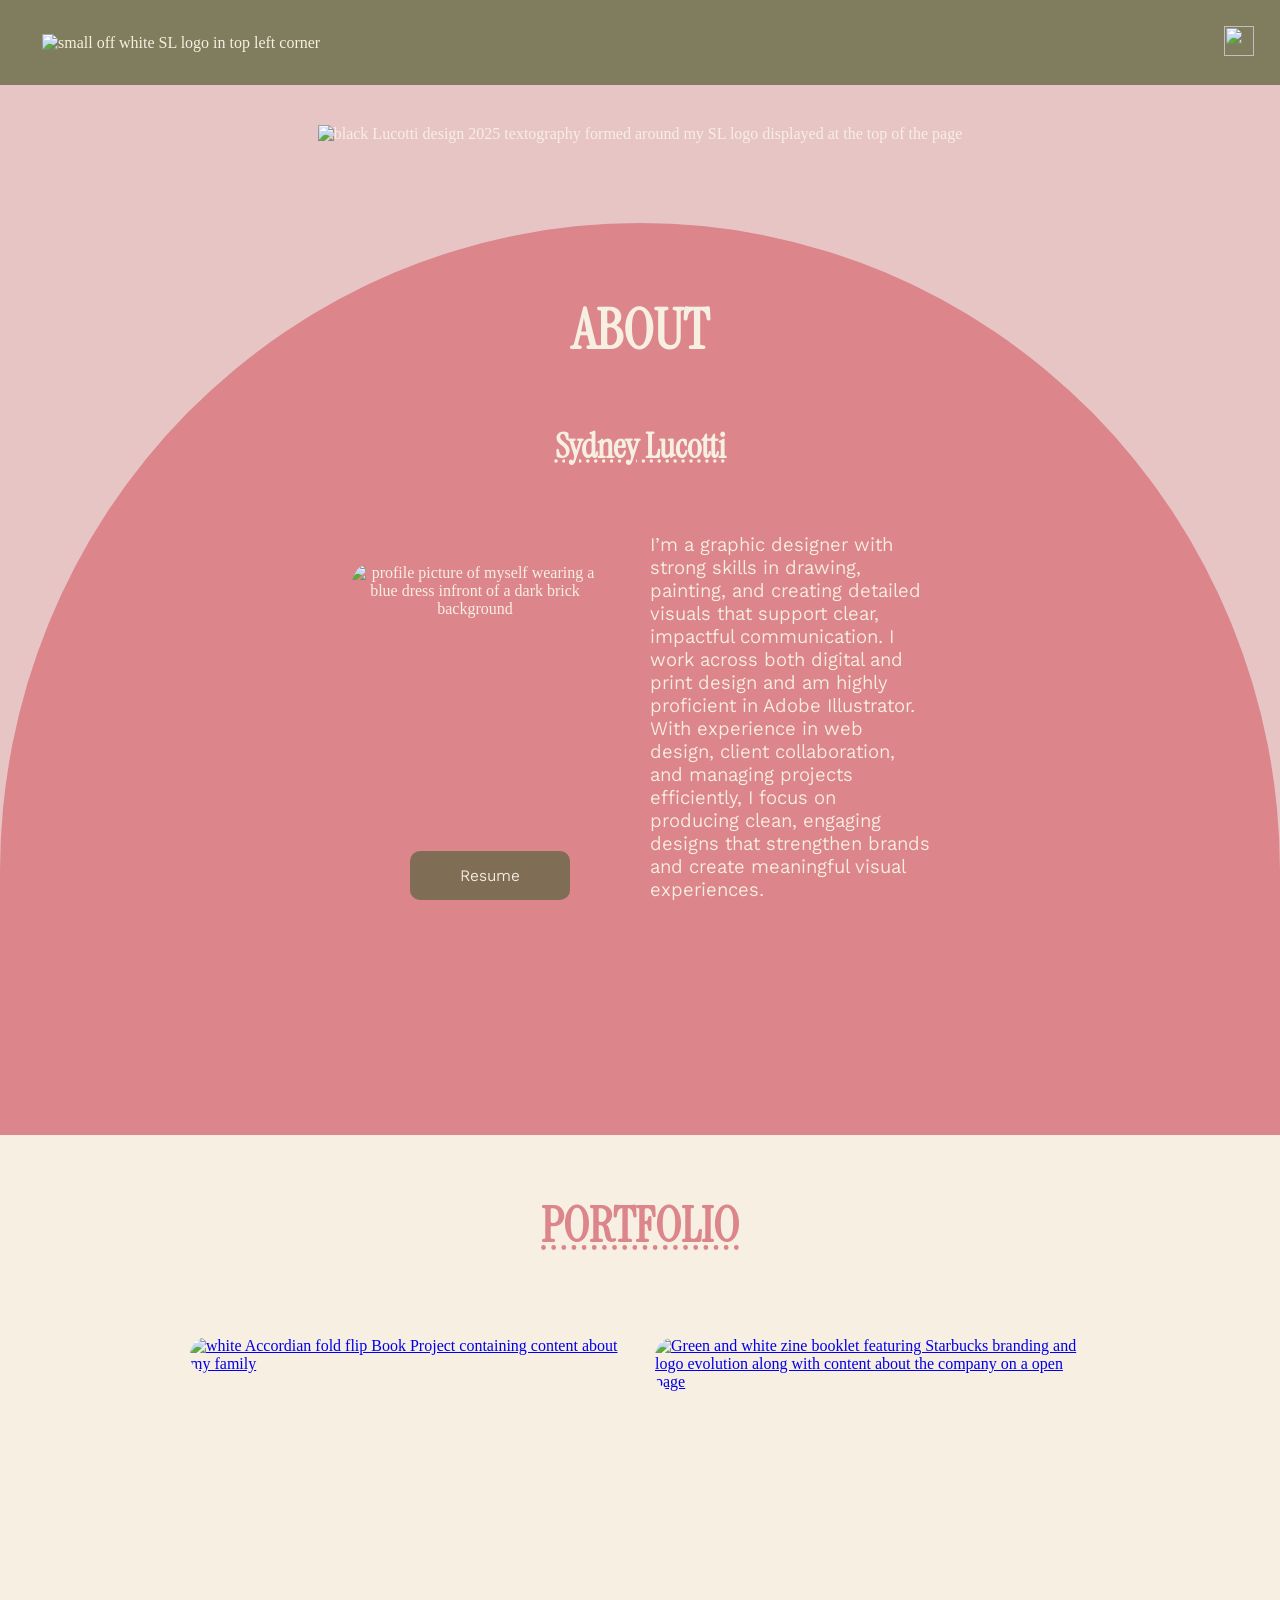
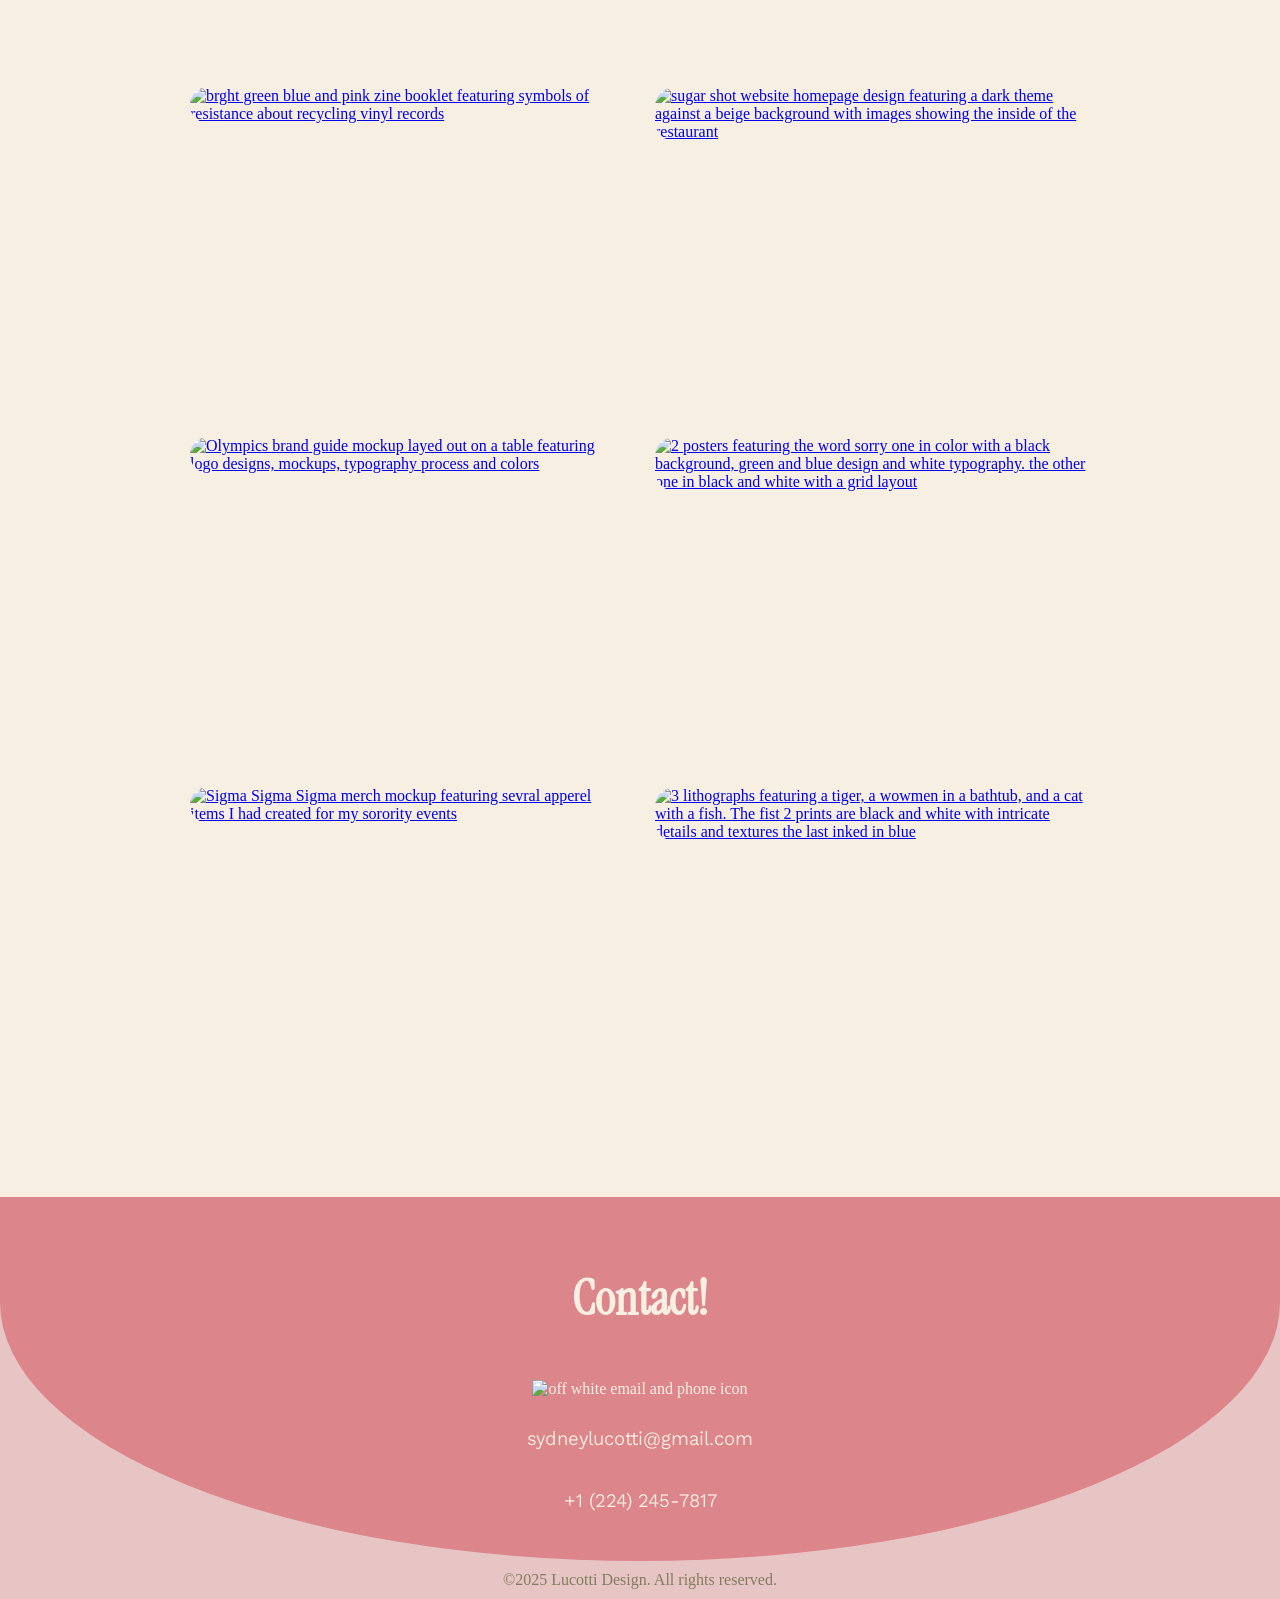
==== index.html @ b55d096f "Add files via upload" ====
<!DOCTYPE html>
<html lang="en">
<head>
<meta charset="UTF-8">
<meta name="viewport" content="width=device-width, initial-scale=1.0" >
<link rel="preconnect" href="https://fonts.googleapis.com">
<link rel="preconnect" href="https://fonts.gstatic.com" crossorigin>
<link href="https://fonts.googleapis.com/css2?family=Instrument+Serif&family=Kaisei+Opti&display=swap" rel="stylesheet">
<link rel="preconnect" href="https://fonts.googleapis.com">
<link rel="preconnect" href="https://fonts.gstatic.com" crossorigin>
<link href="https://fonts.googleapis.com/css2?family=Instrument+Serif&family=Kaisei+Opti&family=Kantumruy+Pro:ital,wght@0,100..700;1,100..700&display=swap" rel="stylesheet">
<title>Lucotti Design</title> 
<link rel="stylesheet" href="style.css">
</head>
<body>
<header>
<div class="logo"> <img src="Images/logocopy.png" alt="small off white SL logo in top left corner"></div>
<nav>
<div class="dropdown">
  <button onclick="myFunction()" class="dropbtn"><img src="Images/dropdownicon.png" alt=""></button>
  <div id="myDropdown" class="dropdowncontent">
     <a href="index.html#about">About</a>
    <a href="index.html#protfolio"> Portfolio</a>
    <a href="index.html#contact">Contact</a>
    <a href="Images/Lucotti_Resume.pdf" target="_blank">Resume</a>
  </div>
  </div>
</nav>
</header>
<div class="hero">
<img src="Images/lucottidesignlogo-1.png" alt=" black Lucotti design 2025 textography formed around my SL logo displayed at the top of the page">
<div class="about" id="about">
<h2>ABOUT</h2>
<h3>Sydney Lucotti</h3>
<div class="aboutcontent">
<img src="Images/headshot.jpg" alt="profile picture of myself wearing a blue dress infront of a dark brick background">
<p>I’m a graphic designer with strong skills in drawing, painting, and creating detailed visuals that support clear, impactful communication. 
I work across both digital and print design and am highly proficient in Adobe Illustrator. With experience in web design, client collaboration, and managing projects efficiently,
 I focus on producing clean, engaging designs that strengthen brands and create meaningful visual experiences.</p>
<a class="button" href="Images/Lucotti_Resume.pdf" target="_blank">Resume</a>
</div>
</div>
</div>
<div class="portfolio" id="protfolio">
<h2>PORTFOLIO</h2>
<div class="portfoliogrid">
<div class="portfolioitem"><a href="page1.html"><img src="Images/familybookmockup.jpg" alt=" white Accordian fold flip Book Project containing content about my family"></a>
<div class="overlay">Family Book </div></div>
<div class="portfolioitem"> <a href="page2.html"><img src="Images/zinemockup.jpg " alt="Green and white zine booklet featuring Starbucks branding and logo evolution along with content about the company on a open page "></a>
<div class="overlay"> Starbucks Logo & Brand Zine </div></div>
<div class="portfolioitem"><a href="page3.html"><img src="Images/recordzine1.png" alt="brght green blue and pink zine booklet featuring symbols of resistance about recycling vinyl records"></a>
<div class="overlay"> Zine Of Ressitance</div></div>
<div class="portfolioitem"><a href="page4.html"><img src="Images/sugarshot.png" alt="sugar shot website homepage design featuring a dark theme against a beige background with images showing the inside of the restaurant"></a>
<div class="overlay"> Sugar Shot Webpage</div></div>
<div class="portfolioitem"> <a href="page5.html"><img src="Images/brandguidemockup.png" alt="Olympics brand guide mockup layed out on a table featuring logo designs, mockups, typography  process and colors"></a>
<div class="overlay">2040 Olympics Group Project</div></div>
<div class="portfolioitem"><a href="page6.html"><img src="Images/sorrymockup..png" alt="2 posters featuring the word sorry one in color with a black background, green and blue design and white typography. the other one in black and white with a grid layout"></a>
<div class="overlay">Sorry Posters</div></div>
<div class="portfolioitem"><a href="page7.html"><img src="Images/allmerch.png" alt=" Sigma Sigma Sigma merch mockup featuring sevral apperel items I had created for my sorority events"></a>
<div class="overlay"> Sigma Sigma Sigma Merchandise</div></div>
<div class="portfolioitem"><a href="page8.html"><img src="Images/lithographs.png" alt="3 lithographs featuring a tiger, a wowmen in a bathtub, and a cat with a fish. The fist 2 prints are black and white with intricate details and textures the last inked in blue"></a>
<div class="overlay">Lithographs</div></div>
</div>
</div>
<footer>
<div class="contact" id="contact">
<h2>Contact!</h2>
<div class="icons"><img src="Images/phoneandemail.png" alt=" off white email and phone icon"></div>
<p> sydneylucotti@gmail.com</p>
<p>+1 (224) 245-7817</p>
</div>
<div class="copyright">©2025 Lucotti Design. All rights reserved.</div>
</footer>
<script>
function myFunction() {
  document.getElementById("myDropdown").classList.toggle("show");
}
window.onclick = function(event) {
  if (!event.target.matches('.dropbtn')) {
    var dropdowns = document.getElementsByClassName("dropdown-content");
    var i;
    for (i = 0; i < dropdowns.length; i++) {
      var openDropdown = dropdowns[i];
      if (openDropdown.classList.contains('show')) {
        openDropdown.classList.remove('show');
      }
    }
  }
}
</script>
</body>
</html>
---- style.css ----
body {
    margin: 0;
    background-color: #f7efe2;
    color:#f7efe2;
}
.instrument-serif-regular {
  font-family: "Instrument Serif", serif;
  font-weight: 400;
  font-style: normal;
}

.kantumruy-pro-uniquifier {
  font-family: "Kantumruy Pro", sans-serif;
  font-style: normal;
}
.logo img{
 height: 50px;
width: 50px;
padding-left: 2em;
}
h1, h2, h3 {
text-align: center;
font-family: "Instrument Serif", serif;
font-size: 3.5em;
color: #f7efe2;
}

p{
font-family: "Kantumruy Pro", sans-serif;
font-size: 1.2em;
text-align: center;
}
header {
    background-color: #7f7d5d;
    padding: 10px;
    display: flex;
    justify-content: space-between;
    align-items: center;
    margin-bottom: 0;
}
.dropbtn {
background-color: #7f7d5d;
  padding: 16px;
  border: none;
  cursor: pointer;
}
.dropbtn img {
    height: 30px;
    width: 30px;    
}

.dropdown {
  position: relative;
    display: inline-block;
}

.dropdowncontent {
  display: none;
  position: absolute;
  background-color:#806d55;
  z-index: 1;
  right: 0;
  padding: 20px;
    border-radius: 10px;
}

.dropdowncontent a {
  color:#f7efe2;
  text-decoration: none;
  font-family: instrument serif, serif;
  font-size: 1.5em;
}
.dropdowncontent a:hover {
  background-color:#dc858b;
    cursor: pointer;
    border-radius: 5px;
}
.show {
   display:block;
}
.hero {
background: #e8c5c5;
text-align: center;
padding-top: 40px;
}
.hero1 {
text-align: center;
padding-top: 40px;
}
.hero1 img{ 
align-items: center;
padding-bottom: 20px;   
border-radius: 10% 10%;
width: 700px;
}
.hero img {
width: 300px;
padding-bottom: 80px;
} 
.about {
background: #dc858b;
text-align: center;
padding: 15px;
border-radius: 900px 900px 0 0 / 100% 100% 0 0;
margin: 0px auto;
contain: layout;

}
.about h2 {
padding: 10px;
}
.about h3 {
font-size: 2.2em;
text-decoration: dotted underline;

}   
.aboutcontent {
display: grid;
max-width: 600px;
margin: auto;
grid-template-columns: repeat(2, 1fr);
}
.about p {
    text-align: left;
    padding: 10px;
}
.about img {
width: 250px;
grid-column: 1 / 2;
border-radius: 10% ;
padding: 10px;
transform: translateY(50px);
}
.button{
background-color:#806d55;
font-family: "kantumruy pro", sans-serif;
color: #f7efe2;
padding:15px;
grid-column: 1 / 2;
margin: 70px;
border-radius: 10px;
transform: translateY(-150px);
text-decoration: none;

}
.button:hover{
background-color:#e8c5c5;
cursor: pointer;
}
.portfolio h2{
padding: 20px;
color: #dc858b;
text-decoration: dotted underline;
font-size: 3em;
}
.portfoliosection {
text-align: center;
padding: 60px 20px;
}
.portfoliogrid {
display: grid;
grid-template-columns: repeat(2, 1fr);
gap: 30px;
padding: 20px;
max-width: 900px;
margin: auto;
}
.portfolioitem {
height: 320px;
border-radius: 20px;
}
.portfolionamegrid {
display: grid;
grid-template-columns: repeat(2, 1fr);
gap: 0px;
padding: 80px;
max-width: 900px;   
margin: auto;
}
.overlay {
font-size: 2em;
text-align: center;
font-family: "Instrument Serif", serif;
color:#e8c5c5;
padding-bottom: 20px;
text-align: center;
transform:translateY(-170px);
filter: drop-shadow(2px 4px 6px black);
filter: opacity(0%);
}
.portfolioitem:hover .overlay {
filter: opacity(100%);  
} 
.portfolioitem img {
width: 100%;
height: 100%;
object-fit: cover;
border-radius: 20px;
}
.portfolioitem:hover {
transform: scale(1.05);
transition: transform 0.3s;
cursor: pointer;

} 
.portfolioitem:hover img {
filter: brightness(50%);

}  
   
.textblock{
padding: 20px;  
background-color: #dc858b;
border-radius: 20px;
padding: 2em;
max-width: 1000px;
margin: 40px auto;
align-content: center;
}
.buttongroup{
background-color:#806d55;
font-family: "kantumruy pro", sans-serif;
color: #f7efe2;
padding:15px;
border-radius: 10px;
text-decoration: none;
align-content: center;
flex-direction: row;
display: flex;
justify-content: center;

}
.buttonrow{
color: #f7efe2;
padding: 10px 20px;
margin-top: 20px;
text-align: center;
}
.navbtn{
background-color: #7f7d5d;
color: #f7efe2;
padding: 10px 20px;
border-radius: 10px;
text-decoration: none;
}
.viewbtn{
background-color:#a48c6d;
color: #f7efe2;
padding: 10px 20px;
border-radius: 10px;
text-decoration: none;

}
.viewbtn:hover{
background-color:#dc858b;
cursor: pointer;
}
.navbtn:hover{
background-color:#dc858b;
cursor: pointer;
}
.gallery1 {
display: grid;
grid-template-columns: repeat(2, 1fr);
gap: 30px;
padding: 20px;
max-width: 900px;
margin: auto;
}
.gallery1 img:hover {
cursor: pointer;  
 transform: scale(1.2);
transition: transform 0.3s;
}
.picture img {
width: 100%;
object-fit: cover;
border-radius: 30px;
}
footer { 
    margin-top: 70px;
    background-color: #e8c5c5;
} 
.icons img{
    width: 250px; 
    margin: auto;

}
.contact {
background-color: #dc858b;
text-align: center;
border-radius: 0 0 900px 900px / 0 0 100% 100%;
margin: 0px auto;
padding: 20px;
color: #f7efe2;
}
footer p {
font-family: "Kantumruy Pro", sans-serif;
font-size: 1.5em;
text-align: center;
padding: 10px;
color: #f7efe2;

}
.contact h2{
font-family: "Instrument Serif", serif;
font-size: 3em;
text-align: center;
padding: 10px;
color: #f7efe2;
}
.contact p{
font-family: "Kantumruy Pro", sans-serif;
font-size: 1.2em;
text-align: center;
padding: 10px;
color: #f7efe2;
}
.copyright {
color:#7f7d5d;
text-align: center;
padding: 10px;
}
.copyright p{
    text-decoration: none;
    font-family: "kantumruy pro", sans-serif;
    font-size: 1em;
}

@media screen and (min-width: 768px) and (max-width: 1024px){
   
 .portfoliogrid{
grid-template-columns:repeat(1,1fr);
 max-width: 500px;
}
.hero1 img{ 
width: 500px;
}
.gallery1{
    grid-template-columns:repeat(1,1fr);
    max-width: 500px;
}
p{
    font-size: 1.4em;
}
.button{
 transform: translateY(-300px);
}
.textblock{
    padding: 10px;  
    background-color: #dc858b;
    border-radius: 20px;
    padding: 2em;
    max-width: 90%;
    margin: 40px auto;
    align-content: center;
}
}

@media screen and (max-width: 767px) {

    .portfoliogrid{
        grid-template-columns:repeat(1,1fr);
        max-width: 400px;
    }
 .hero1 img{ 
width: 400px;
}
.gallery1{
    grid-template-columns:repeat(1,1fr);
    max-width: 400px;
}
.aboutcontent{
    grid-template-columns:repeat(1,1fr);
    max-width: 300px;
    padding: 20px;
    gap: 80px;
}
.textblock{
    padding: 10px;  
    background-color: #dc858b;
    border-radius: 20px;
    padding: 1em;
    max-width: 90%;
    margin: 40px auto;
    align-content: center;
}
}
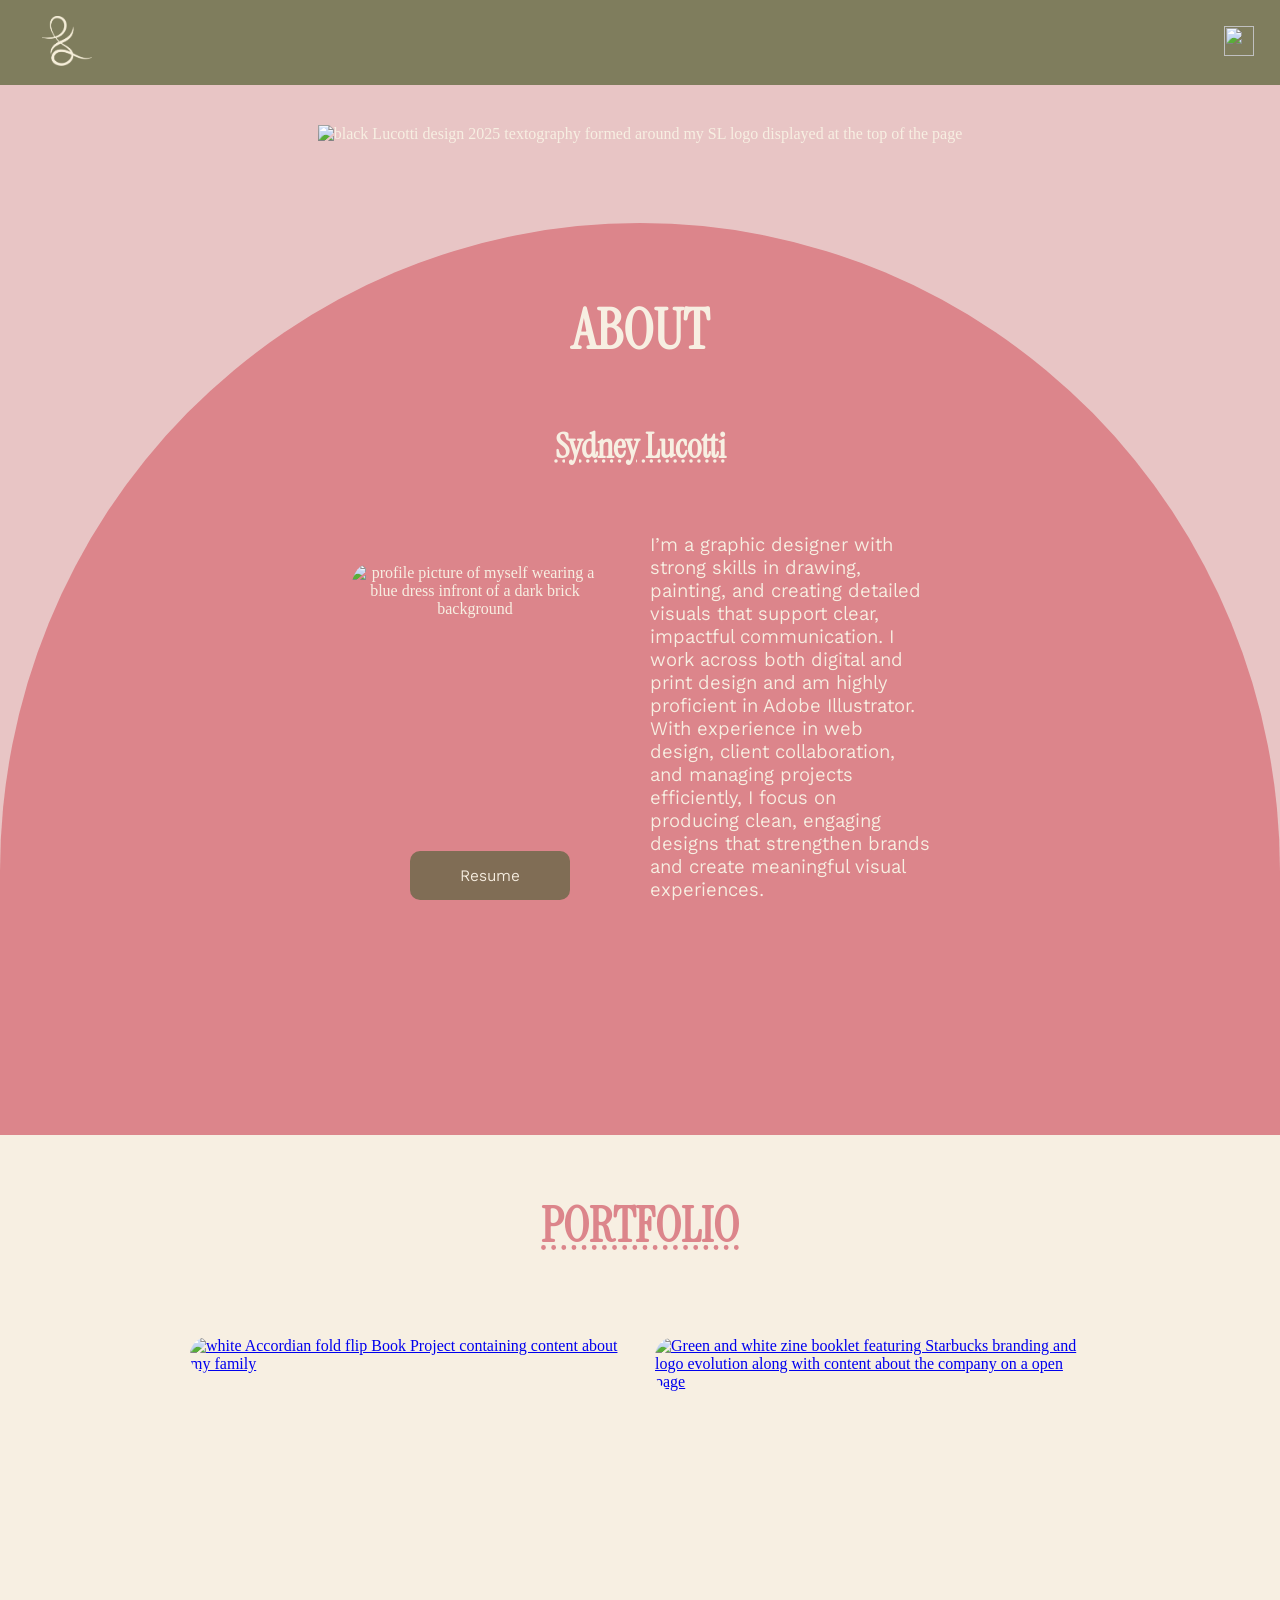
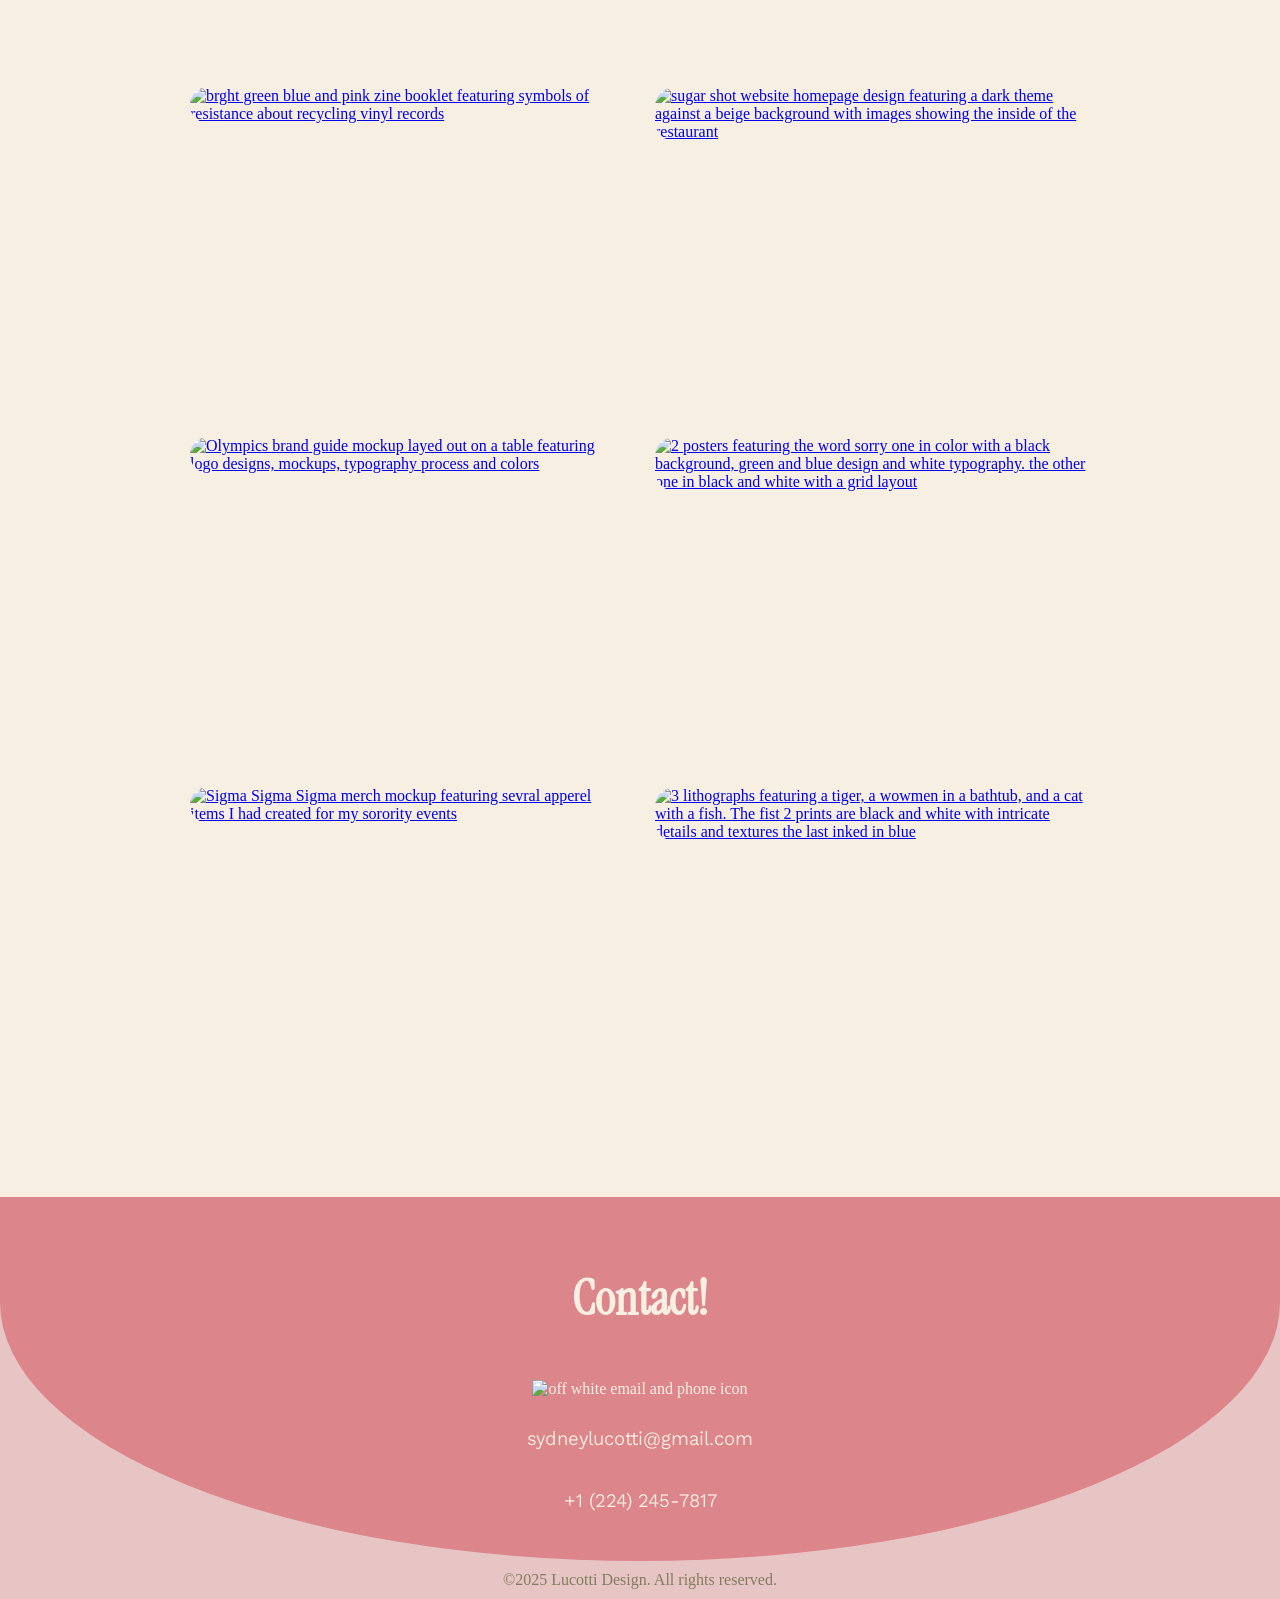
==== commit 75c88567: "Update logo image source in index.html" ====
--- a/index.html
+++ b/index.html
@@ -14,7 +14,7 @@
 </head>
 <body>
 <header>
-<div class="logo"> <img src="Images/logocopy.png" alt="small off white SL logo in top left corner"></div>
+<div class="logo"> <img src="logocopy.png" alt="small off white SL logo in top left corner"></div>
 <nav>
 <div class="dropdown">
   <button onclick="myFunction()" class="dropbtn"><img src="Images/dropdownicon.png" alt=""></button>
@@ -89,4 +89,4 @@
 }
 </script>
 </body>
-</html>+</html>
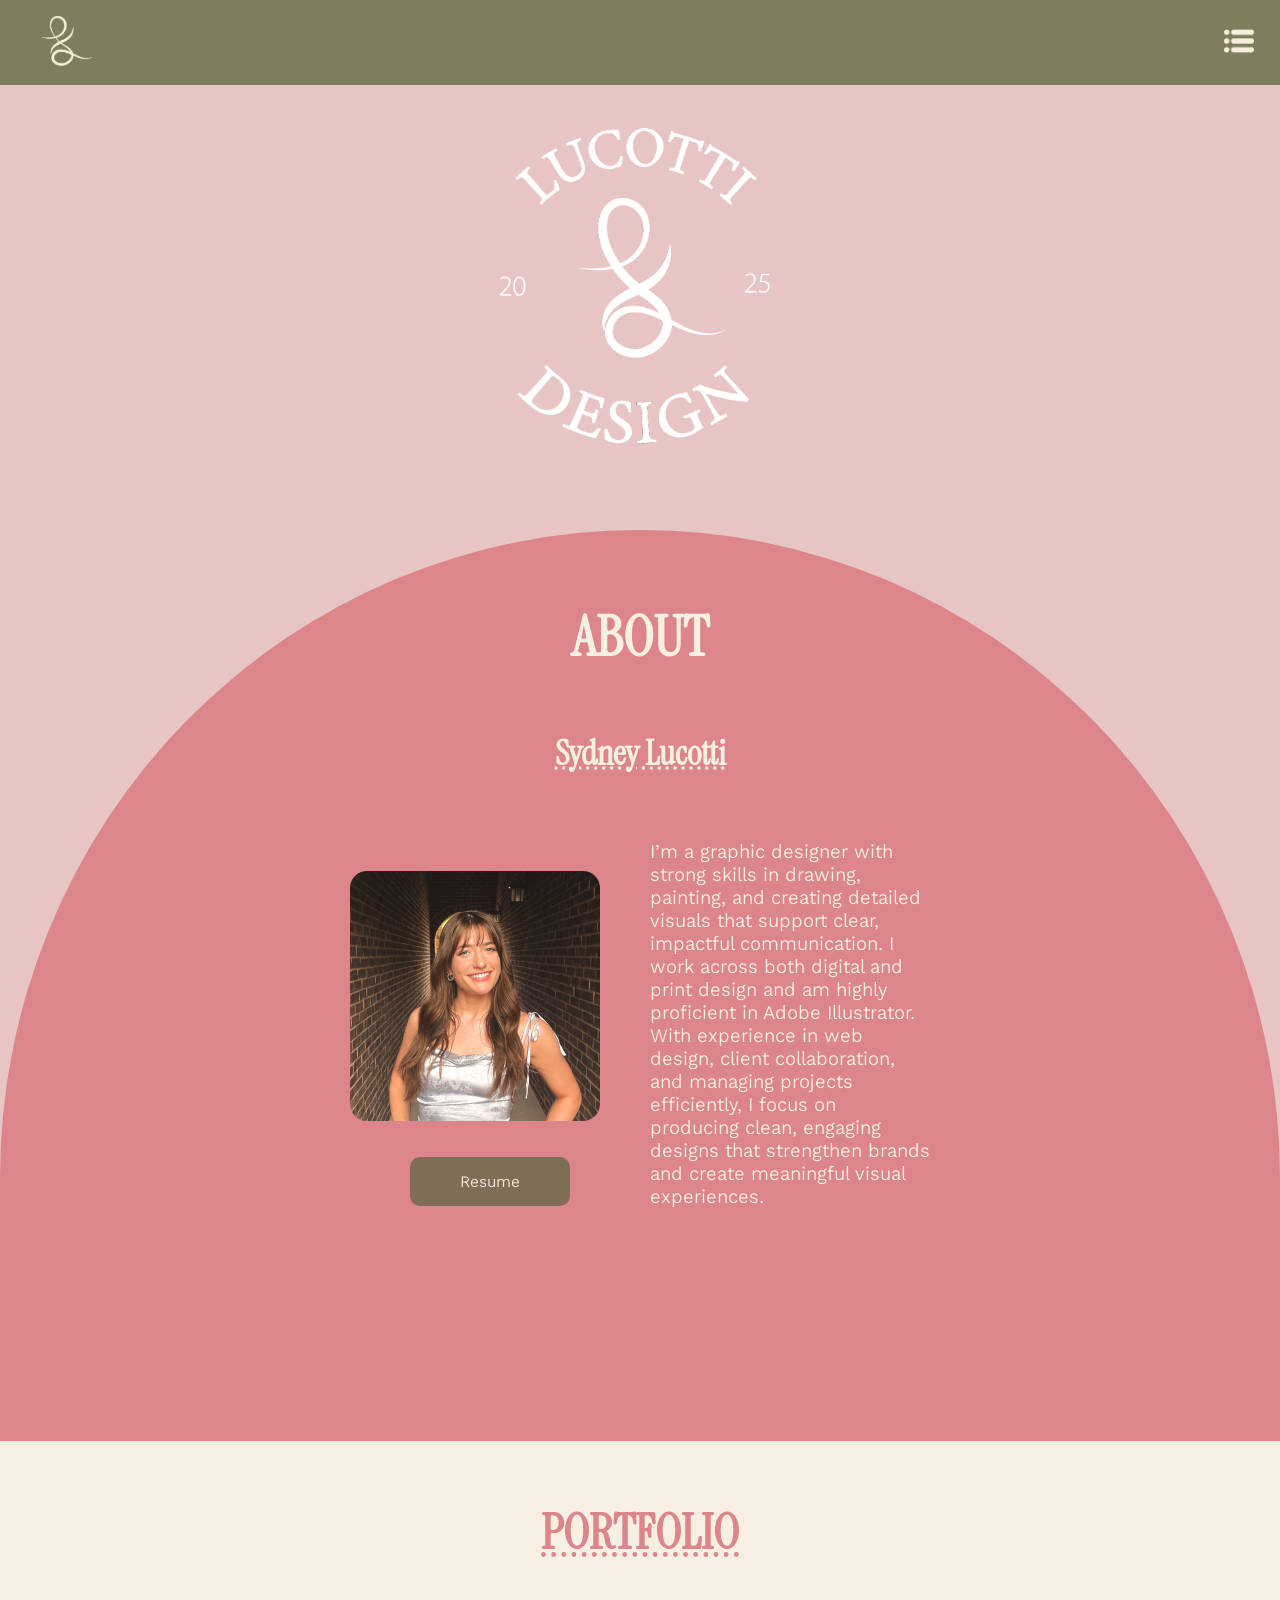
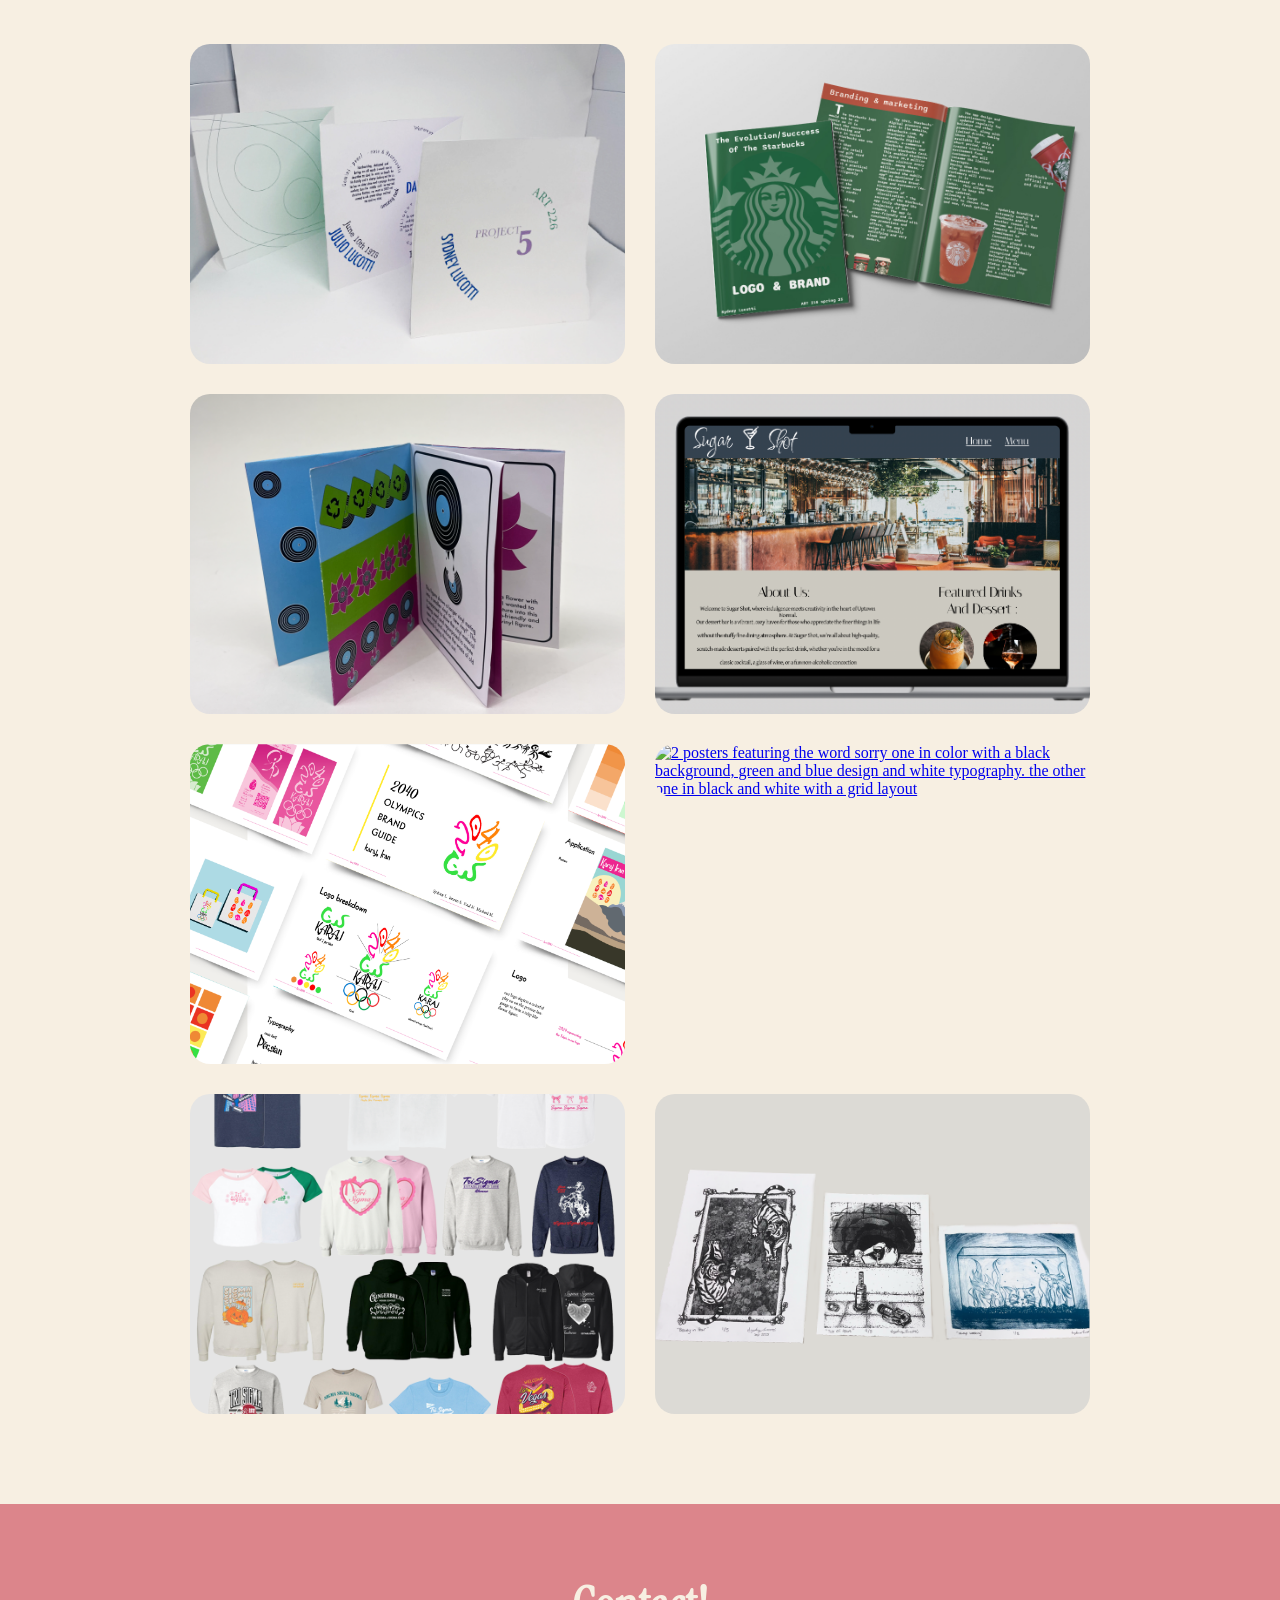
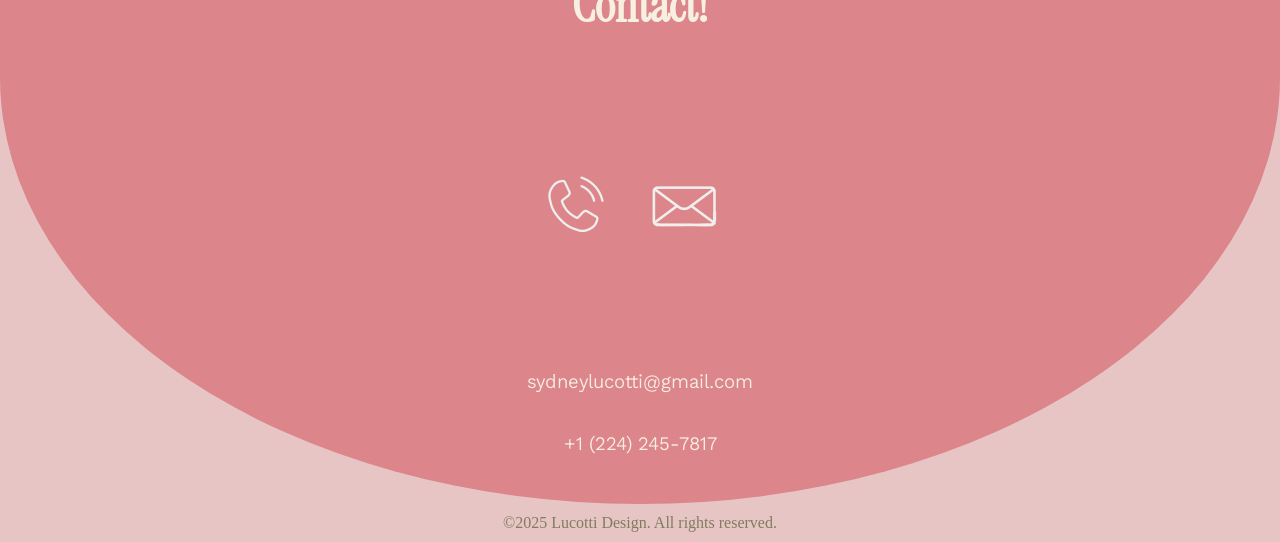
==== commit f1be63c5: "Update image paths in index.html" ====
--- a/index.html
+++ b/index.html
@@ -17,55 +17,55 @@
 <div class="logo"> <img src="logocopy.png" alt="small off white SL logo in top left corner"></div>
 <nav>
 <div class="dropdown">
-  <button onclick="myFunction()" class="dropbtn"><img src="Images/dropdownicon.png" alt=""></button>
+  <button onclick="myFunction()" class="dropbtn"><img src="dropdownicon.png" alt=""></button>
   <div id="myDropdown" class="dropdowncontent">
      <a href="index.html#about">About</a>
     <a href="index.html#protfolio"> Portfolio</a>
     <a href="index.html#contact">Contact</a>
-    <a href="Images/Lucotti_Resume.pdf" target="_blank">Resume</a>
+    <a href="Lucotti_Resume.pdf" target="_blank">Resume</a>
   </div>
   </div>
 </nav>
 </header>
 <div class="hero">
-<img src="Images/lucottidesignlogo-1.png" alt=" black Lucotti design 2025 textography formed around my SL logo displayed at the top of the page">
+<img src="lucottidesignlogo-1.png" alt=" black Lucotti design 2025 textography formed around my SL logo displayed at the top of the page">
 <div class="about" id="about">
 <h2>ABOUT</h2>
 <h3>Sydney Lucotti</h3>
 <div class="aboutcontent">
-<img src="Images/headshot.jpg" alt="profile picture of myself wearing a blue dress infront of a dark brick background">
+<img src="headshot.jpg" alt="profile picture of myself wearing a blue dress infront of a dark brick background">
 <p>I’m a graphic designer with strong skills in drawing, painting, and creating detailed visuals that support clear, impactful communication. 
 I work across both digital and print design and am highly proficient in Adobe Illustrator. With experience in web design, client collaboration, and managing projects efficiently,
  I focus on producing clean, engaging designs that strengthen brands and create meaningful visual experiences.</p>
-<a class="button" href="Images/Lucotti_Resume.pdf" target="_blank">Resume</a>
+<a class="button" href="Lucotti_Resume.pdf" target="_blank">Resume</a>
 </div>
 </div>
 </div>
 <div class="portfolio" id="protfolio">
 <h2>PORTFOLIO</h2>
 <div class="portfoliogrid">
-<div class="portfolioitem"><a href="page1.html"><img src="Images/familybookmockup.jpg" alt=" white Accordian fold flip Book Project containing content about my family"></a>
+<div class="portfolioitem"><a href="page1.html"><img src="familybookmockup.jpg" alt=" white Accordian fold flip Book Project containing content about my family"></a>
 <div class="overlay">Family Book </div></div>
-<div class="portfolioitem"> <a href="page2.html"><img src="Images/zinemockup.jpg " alt="Green and white zine booklet featuring Starbucks branding and logo evolution along with content about the company on a open page "></a>
+<div class="portfolioitem"> <a href="page2.html"><img src="zinemockup.jpg " alt="Green and white zine booklet featuring Starbucks branding and logo evolution along with content about the company on a open page "></a>
 <div class="overlay"> Starbucks Logo & Brand Zine </div></div>
-<div class="portfolioitem"><a href="page3.html"><img src="Images/recordzine1.png" alt="brght green blue and pink zine booklet featuring symbols of resistance about recycling vinyl records"></a>
+<div class="portfolioitem"><a href="page3.html"><img src="recordzine1.png" alt="brght green blue and pink zine booklet featuring symbols of resistance about recycling vinyl records"></a>
 <div class="overlay"> Zine Of Ressitance</div></div>
-<div class="portfolioitem"><a href="page4.html"><img src="Images/sugarshot.png" alt="sugar shot website homepage design featuring a dark theme against a beige background with images showing the inside of the restaurant"></a>
+<div class="portfolioitem"><a href="page4.html"><img src="sugarshot.png" alt="sugar shot website homepage design featuring a dark theme against a beige background with images showing the inside of the restaurant"></a>
 <div class="overlay"> Sugar Shot Webpage</div></div>
-<div class="portfolioitem"> <a href="page5.html"><img src="Images/brandguidemockup.png" alt="Olympics brand guide mockup layed out on a table featuring logo designs, mockups, typography  process and colors"></a>
+<div class="portfolioitem"> <a href="page5.html"><img src="brandguidemockup.png" alt="Olympics brand guide mockup layed out on a table featuring logo designs, mockups, typography  process and colors"></a>
 <div class="overlay">2040 Olympics Group Project</div></div>
-<div class="portfolioitem"><a href="page6.html"><img src="Images/sorrymockup..png" alt="2 posters featuring the word sorry one in color with a black background, green and blue design and white typography. the other one in black and white with a grid layout"></a>
+<div class="portfolioitem"><a href="page6.html"><img src="sorrymockup..png" alt="2 posters featuring the word sorry one in color with a black background, green and blue design and white typography. the other one in black and white with a grid layout"></a>
 <div class="overlay">Sorry Posters</div></div>
-<div class="portfolioitem"><a href="page7.html"><img src="Images/allmerch.png" alt=" Sigma Sigma Sigma merch mockup featuring sevral apperel items I had created for my sorority events"></a>
+<div class="portfolioitem"><a href="page7.html"><img src="allmerch.png" alt=" Sigma Sigma Sigma merch mockup featuring sevral apperel items I had created for my sorority events"></a>
 <div class="overlay"> Sigma Sigma Sigma Merchandise</div></div>
-<div class="portfolioitem"><a href="page8.html"><img src="Images/lithographs.png" alt="3 lithographs featuring a tiger, a wowmen in a bathtub, and a cat with a fish. The fist 2 prints are black and white with intricate details and textures the last inked in blue"></a>
+<div class="portfolioitem"><a href="page8.html"><img src="lithographs.png" alt="3 lithographs featuring a tiger, a wowmen in a bathtub, and a cat with a fish. The fist 2 prints are black and white with intricate details and textures the last inked in blue"></a>
 <div class="overlay">Lithographs</div></div>
 </div>
 </div>
 <footer>
 <div class="contact" id="contact">
 <h2>Contact!</h2>
-<div class="icons"><img src="Images/phoneandemail.png" alt=" off white email and phone icon"></div>
+<div class="icons"><img src="phoneandemail.png" alt=" off white email and phone icon"></div>
 <p> sydneylucotti@gmail.com</p>
 <p>+1 (224) 245-7817</p>
 </div>
